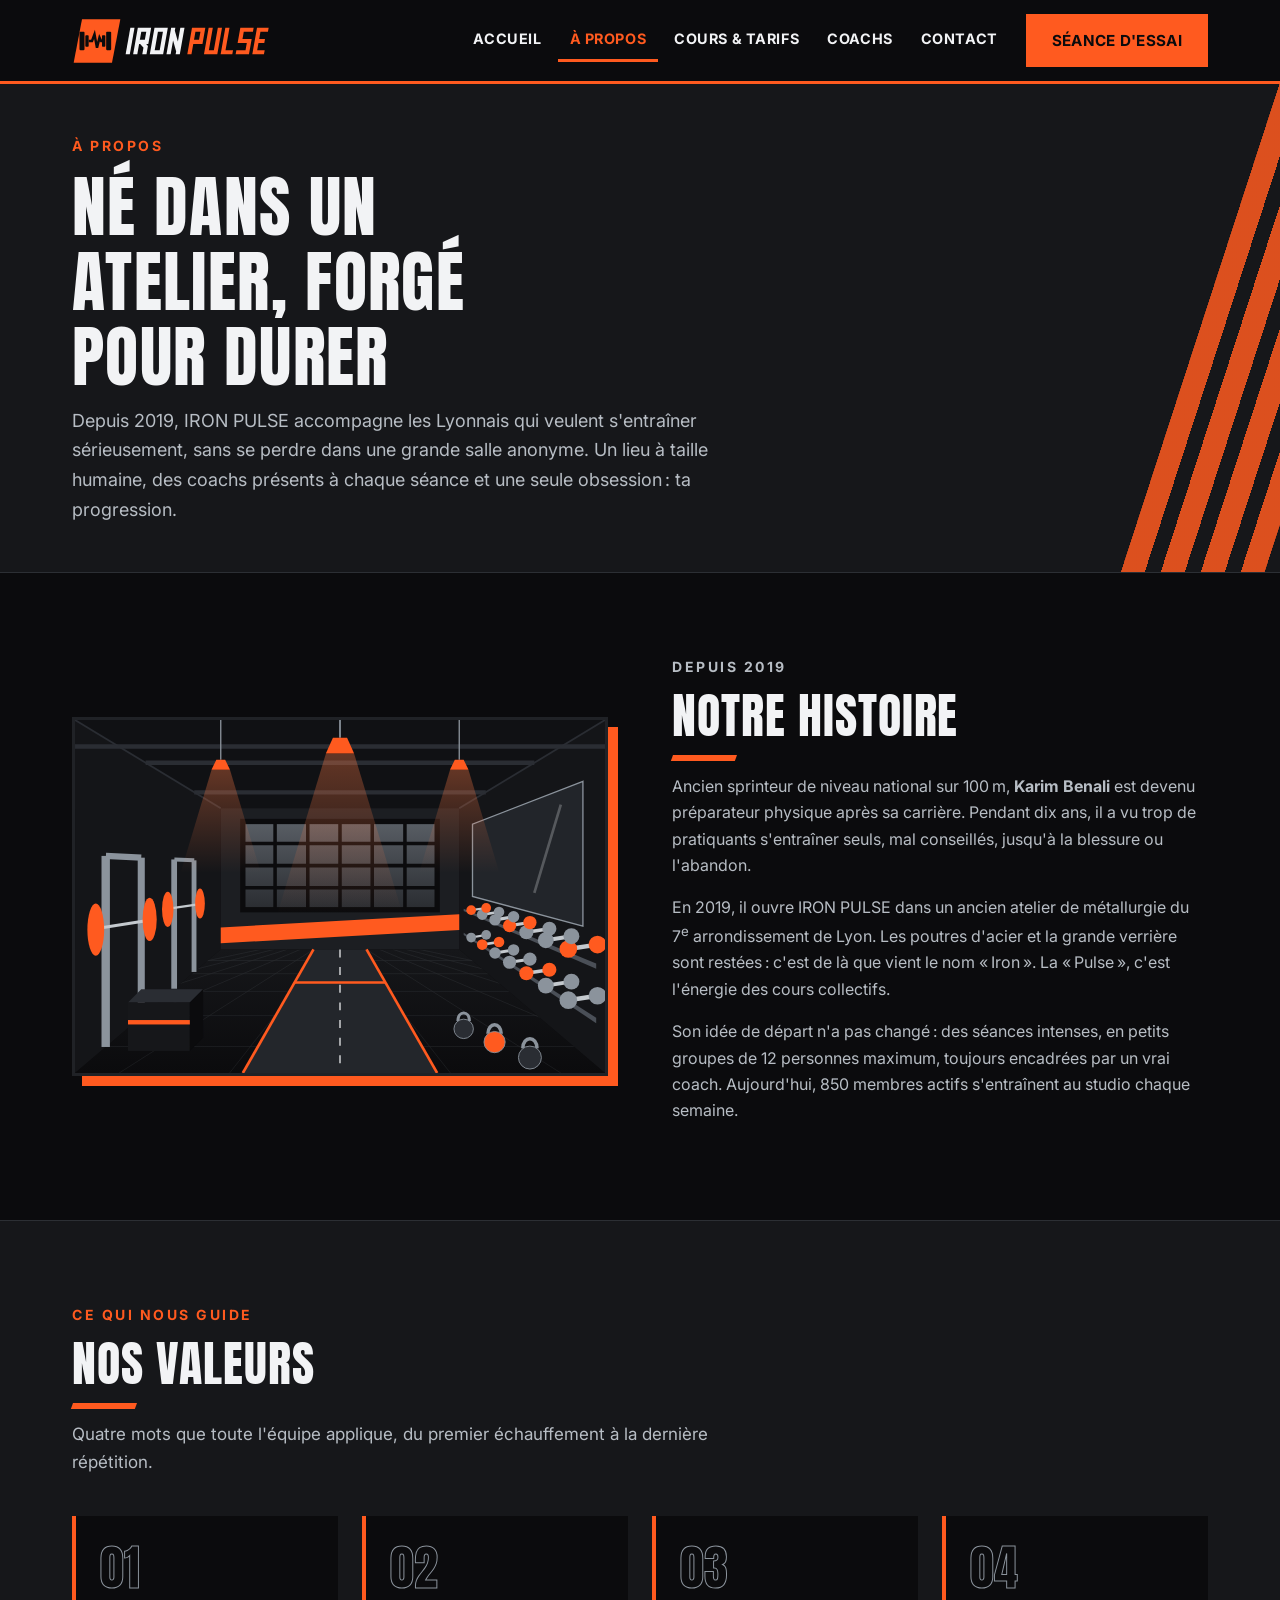
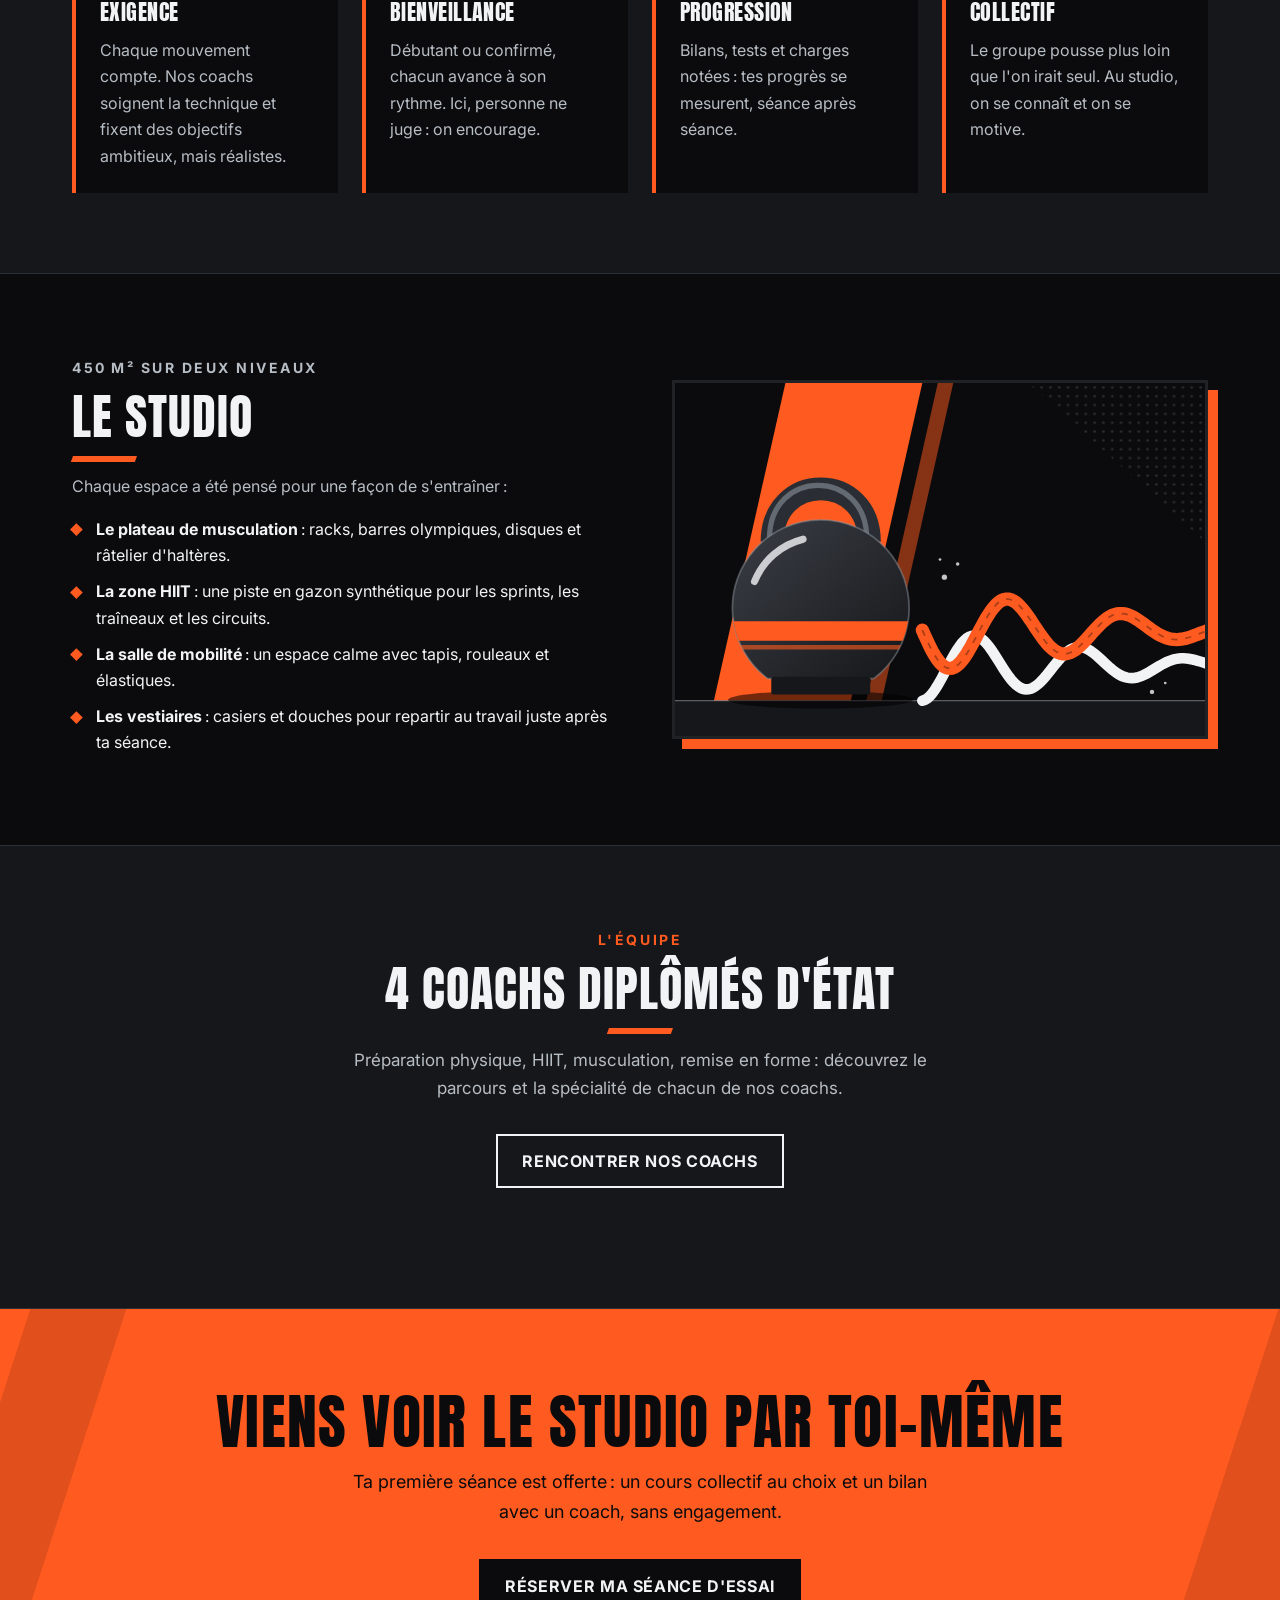
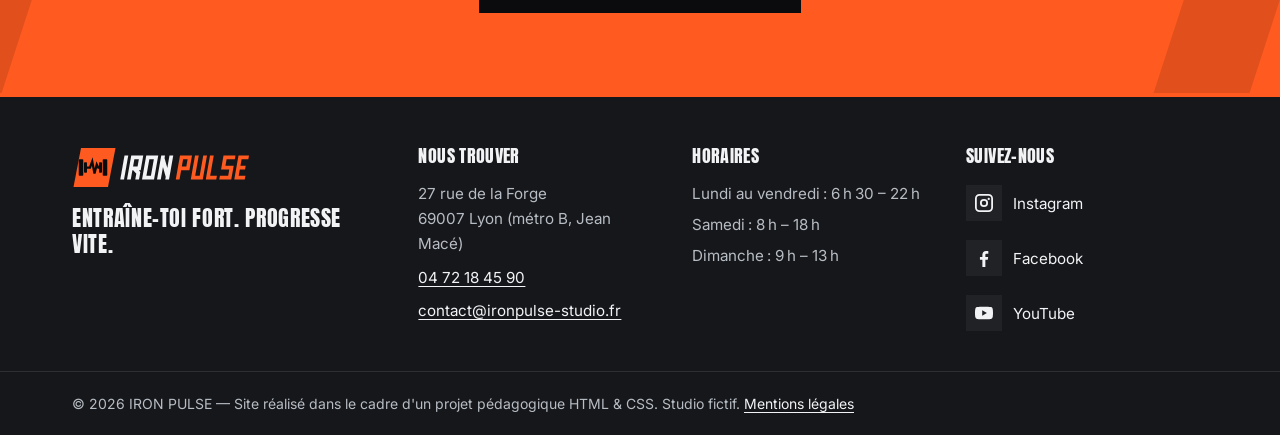
==== a-propos.html @ 67ce9293 "Page À propos : histoire, valeurs, studio Co-Authored-By: Claude Opus 5.5 <noreply@anthropic.com> Cl" ====
<!DOCTYPE html>
<html lang="fr">
<head>
  <meta charset="utf-8">
  <meta name="viewport" content="width=device-width, initial-scale=1">
  <title>À propos — IRON PULSE, studio de coaching sportif à Lyon 7e</title>
  <meta name="description" content="L'histoire d'IRON PULSE, studio de coaching ouvert en 2019 par Karim Benali dans un ancien atelier de métallurgie de Lyon 7e : nos valeurs et nos 450 m² d'espaces d'entraînement.">
  <link rel="preconnect" href="https://fonts.googleapis.com">
  <link rel="preconnect" href="https://fonts.gstatic.com" crossorigin>
  <link rel="stylesheet" href="https://fonts.googleapis.com/css2?family=Anton&amp;family=Inter:wght@400;700&amp;display=swap">
  <link rel="stylesheet" href="css/style.css">
  <link rel="icon" href="images/logo.svg" type="image/svg+xml">
</head>
<body>
  <a class="lien-evitement" href="#contenu">Aller au contenu principal</a>

  <!-- ===== EN-TÊTE ===== -->
  <header class="entete">
    <div class="conteneur entete-contenu">
      <a class="logo" href="index.html">
        <img src="images/logo.svg" alt="IRON PULSE, retour à l'accueil" width="240" height="60">
      </a>
      <nav class="nav-principale" aria-label="Navigation principale">
        <ul class="menu">
          <li><a href="index.html">Accueil</a></li>
          <li><a href="a-propos.html" aria-current="page">À propos</a></li>
          <li><a href="cours-tarifs.html">Cours &amp; Tarifs</a></li>
          <li><a href="coachs.html">Coachs</a></li>
          <li><a href="contact.html">Contact</a></li>
        </ul>
      </nav>
      <a class="btn btn-primaire entete-essai" href="contact.html#essai">Séance d'essai</a>
    </div>
  </header>

  <!-- ===== CONTENU PRINCIPAL ===== -->
  <main id="contenu">

    <!-- Bandeau de page -->
    <section class="bandeau-page" aria-labelledby="titre-page">
      <div class="conteneur">
        <p class="surtitre">À propos</p>
        <h1 id="titre-page">Né dans un atelier, forgé pour durer</h1>
        <p>Depuis 2019, IRON PULSE accompagne les Lyonnais qui veulent s'entraîner sérieusement, sans se perdre dans une grande salle anonyme. Un lieu à taille humaine, des coachs présents à chaque séance et une seule obsession&#8239;: ta progression.</p>
      </div>
    </section>

    <!-- Notre histoire -->
    <section class="section" aria-labelledby="titre-histoire">
      <div class="conteneur media-texte">
        <img src="images/studio.svg" alt="Illustration du plateau du studio : verrière d'atelier, racks de musculation, râtelier d'haltères et piste centrale" width="1200" height="800">
        <div>
          <p class="surtitre">Depuis 2019</p>
          <h2 id="titre-histoire" class="section-titre">Notre histoire</h2>
          <p>Ancien sprinteur de niveau national sur 100&#8239;m, <strong>Karim Benali</strong> est devenu préparateur physique après sa carrière. Pendant dix ans, il a vu trop de pratiquants s'entraîner seuls, mal conseillés, jusqu'à la blessure ou l'abandon.</p>
          <p>En 2019, il ouvre IRON PULSE dans un ancien atelier de métallurgie du 7<sup>e</sup> arrondissement de Lyon. Les poutres d'acier et la grande verrière sont restées&#8239;: c'est de là que vient le nom «&#8239;Iron&#8239;». La «&#8239;Pulse&#8239;», c'est l'énergie des cours collectifs.</p>
          <p>Son idée de départ n'a pas changé&#8239;: des séances intenses, en petits groupes de 12 personnes maximum, toujours encadrées par un vrai coach. Aujourd'hui, 850 membres actifs s'entraînent au studio chaque semaine.</p>
        </div>
      </div>
    </section>

    <!-- Nos valeurs -->
    <section class="section section-alt" aria-labelledby="titre-valeurs">
      <div class="conteneur">
        <div class="section-entete">
          <p class="surtitre">Ce qui nous guide</p>
          <h2 id="titre-valeurs" class="section-titre">Nos valeurs</h2>
          <p class="section-intro">Quatre mots que toute l'équipe applique, du premier échauffement à la dernière répétition.</p>
        </div>
        <ul class="grille grille-4 atouts">
          <li class="atout">
            <h3>Exigence</h3>
            <p>Chaque mouvement compte. Nos coachs soignent la technique et fixent des objectifs ambitieux, mais réalistes.</p>
          </li>
          <li class="atout">
            <h3>Bienveillance</h3>
            <p>Débutant ou confirmé, chacun avance à son rythme. Ici, personne ne juge&#8239;: on encourage.</p>
          </li>
          <li class="atout">
            <h3>Progression</h3>
            <p>Bilans, tests et charges notées&#8239;: tes progrès se mesurent, séance après séance.</p>
          </li>
          <li class="atout">
            <h3>Collectif</h3>
            <p>Le groupe pousse plus loin que l'on irait seul. Au studio, on se connaît et on se motive.</p>
          </li>
        </ul>
      </div>
    </section>

    <!-- Le studio -->
    <section class="section" aria-labelledby="titre-studio">
      <div class="conteneur media-texte media-texte-inverse">
        <img src="images/cross.svg" alt="Kettlebell posée au sol et cordes ondulantes, le matériel de la zone d'entraînement fonctionnel" width="1200" height="800" loading="lazy">
        <div>
          <p class="surtitre">450&#8239;m² sur deux niveaux</p>
          <h2 id="titre-studio" class="section-titre">Le studio</h2>
          <p>Chaque espace a été pensé pour une façon de s'entraîner&#8239;:</p>
          <ul class="liste-puces">
            <li><strong>Le plateau de musculation</strong>&#8239;: racks, barres olympiques, disques et râtelier d'haltères.</li>
            <li><strong>La zone HIIT</strong>&#8239;: une piste en gazon synthétique pour les sprints, les traîneaux et les circuits.</li>
            <li><strong>La salle de mobilité</strong>&#8239;: un espace calme avec tapis, rouleaux et élastiques.</li>
            <li><strong>Les vestiaires</strong>&#8239;: casiers et douches pour repartir au travail juste après ta séance.</li>
          </ul>
        </div>
      </div>
    </section>

    <!-- Lien vers l'équipe -->
    <section class="section section-alt" aria-labelledby="titre-equipe">
      <div class="conteneur section-entete centre">
        <p class="surtitre">L'équipe</p>
        <h2 id="titre-equipe" class="section-titre">4 coachs diplômés d'État</h2>
        <p class="section-intro">Préparation physique, HIIT, musculation, remise en forme&#8239;: découvrez le parcours et la spécialité de chacun de nos coachs.</p>
        <div class="groupe-boutons groupe-boutons-centre">
          <a class="btn btn-secondaire" href="coachs.html">Rencontrer nos coachs</a>
        </div>
      </div>
    </section>

    <!-- Appel à l'action final -->
    <section class="appel" aria-labelledby="titre-appel">
      <div class="conteneur">
        <h2 id="titre-appel">Viens voir le studio par toi&#8209;même</h2>
        <p>Ta première séance est offerte&#8239;: un cours collectif au choix et un bilan avec un coach, sans engagement.</p>
        <a class="btn btn-sombre" href="contact.html#essai">Réserver ma séance d'essai</a>
      </div>
    </section>

  </main>

  <!-- ===== PIED DE PAGE ===== -->
  <footer class="pied">
    <div class="conteneur pied-grille">
      <div class="pied-marque">
        <img src="images/logo.svg" alt="IRON PULSE" width="240" height="60" loading="lazy">
        <p class="pied-slogan">Entraîne-toi fort. Progresse vite.</p>
      </div>

      <div>
        <h2 class="pied-titre">Nous trouver</h2>
        <address>
          <p>27 rue de la Forge<br>69007 Lyon (métro B, Jean Macé)</p>
          <p><a href="tel:+33472184590">04 72 18 45 90</a></p>
          <p><a href="mailto:contact@ironpulse-studio.fr">contact@ironpulse-studio.fr</a></p>
        </address>
      </div>

      <div>
        <h2 class="pied-titre">Horaires</h2>
        <ul class="pied-horaires">
          <li>Lundi au vendredi&#8239;: 6&#8239;h&#8239;30 – 22&#8239;h</li>
          <li>Samedi&#8239;: 8&#8239;h – 18&#8239;h</li>
          <li>Dimanche&#8239;: 9&#8239;h – 13&#8239;h</li>
        </ul>
      </div>

      <div>
        <h2 class="pied-titre">Suivez-nous</h2>
        <ul class="pied-reseaux">
          <li>
            <a href="https://www.instagram.com/ironpulse.lyon/">
              <svg viewBox="0 0 24 24" width="24" height="24" aria-hidden="true" focusable="false"><path d="M7 2h10a5 5 0 0 1 5 5v10a5 5 0 0 1-5 5H7a5 5 0 0 1-5-5V7a5 5 0 0 1 5-5Zm0 2a3 3 0 0 0-3 3v10a3 3 0 0 0 3 3h10a3 3 0 0 0 3-3V7a3 3 0 0 0-3-3H7Zm5 3.5a4.5 4.5 0 1 1 0 9 4.5 4.5 0 0 1 0-9Zm0 2a2.5 2.5 0 1 0 0 5 2.5 2.5 0 0 0 0-5Zm5.25-3.25a1.25 1.25 0 1 1 0 2.5 1.25 1.25 0 0 1 0-2.5Z"/></svg>
              Instagram <span class="visuellement-cache">(@ironpulse.lyon)</span>
            </a>
          </li>
          <li>
            <a href="https://www.facebook.com/ironpulse.lyon">
              <svg viewBox="0 0 24 24" width="24" height="24" aria-hidden="true" focusable="false"><path d="M13.5 22v-8h2.7l.4-3.2h-3.1V8.8c0-.9.3-1.5 1.6-1.5h1.7V4.4c-.3 0-1.3-.1-2.5-.1-2.4 0-4.1 1.5-4.1 4.2v2.3H7.5V14h2.7v8h3.3Z"/></svg>
              Facebook <span class="visuellement-cache">(@ironpulse.lyon)</span>
            </a>
          </li>
          <li>
            <a href="https://www.youtube.com/@ironpulse.lyon">
              <svg viewBox="0 0 24 24" width="24" height="24" aria-hidden="true" focusable="false"><path d="M21.6 7.2a2.5 2.5 0 0 0-1.8-1.8C18.2 5 12 5 12 5s-6.2 0-7.8.4a2.5 2.5 0 0 0-1.8 1.8C2 8.8 2 12 2 12s0 3.2.4 4.8a2.5 2.5 0 0 0 1.8 1.8c1.6.4 7.8.4 7.8.4s6.2 0 7.8-.4a2.5 2.5 0 0 0 1.8-1.8c.4-1.6.4-4.8.4-4.8s0-3.2-.4-4.8ZM10 15V9l5.2 3L10 15Z"/></svg>
              YouTube <span class="visuellement-cache">(@ironpulse.lyon)</span>
            </a>
          </li>
        </ul>
      </div>
    </div>

    <div class="pied-bas">
      <div class="conteneur">
        <p>© 2026 IRON PULSE — Site réalisé dans le cadre d'un projet pédagogique HTML &amp; CSS. Studio fictif. <a href="contact.html#mentions">Mentions légales</a></p>
      </div>
    </div>
  </footer>
</body>
</html>
---- css/style.css ----
/* =====================================================================
   IRON PULSE — feuille de style unique du site
   Approche « mobile first » : styles de base pour le téléphone,
   puis media queries (section 14) pour la tablette et l'ordinateur.

   Sommaire
   1.  Variables
   2.  Reset et base
   3.  Typographie
   4.  Utilitaires et mise en page
   5.  Boutons et liens
   6.  En-tête et menu
   7.  Bannière d'accueil (hero) et bandeau de page intérieure
   8.  Sections et titres de section
   9.  Cartes, grilles et blocs de contenu
   10. Témoignages et citations
   11. Tableaux
   12. Formulaire et FAQ (details / summary)
   13. Pied de page
   14. Media queries (tablette et ordinateur)
   ===================================================================== */


/* === 1. Variables === */
:root {
  /* Couleurs de la charte */
  --noir: #0b0b0d;
  --noir-2: #16171a;
  --noir-3: #202226;
  --orange: #ff5a1f;
  --orange-clair: #ff7a45;
  --acier: #8b939c;
  --acier-clair: #b7bdc4;
  --blanc: #f2f3f5;
  --gris-bordure: #2c2f34;
  --gris-survol: #2a2c31;

  /* Polices */
  --police-titre: "Anton", Impact, "Arial Narrow", sans-serif;
  --police-texte: "Inter", "Segoe UI", Roboto, Arial, sans-serif;

  /* Mesures */
  --largeur-max: 1200px;
  --largeur-texte: 68ch;
  --gouttiere: 1.25rem;
  --espace-section: 4rem;
  --bordure: 1px solid var(--gris-bordure);
  --transition: 0.2s ease;
}


/* === 2. Reset et base === */
*,
*::before,
*::after {
  box-sizing: border-box;
}

html {
  scroll-behavior: smooth;
  -webkit-text-size-adjust: 100%;
  text-size-adjust: 100%;
}

body {
  margin: 0;
  background-color: var(--noir);
  color: var(--blanc);
  font-family: var(--police-texte);
  font-size: 1rem;
  line-height: 1.65;
  overflow-wrap: break-word;
}

img,
svg {
  display: block;
  max-width: 100%;
  height: auto;
}

ul,
ol {
  margin: 0;
  padding: 0;
}

figure,
blockquote {
  margin: 0;
}

address {
  font-style: normal;
}

input,
select,
textarea,
button {
  font: inherit;
  color: inherit;
}

/* Cible des ancres : laisse de l'air sous l'en-tête */
:target {
  scroll-margin-top: 1.5rem;
}

/* Focus clavier bien visible sur tous les éléments interactifs */
:focus-visible {
  outline: 3px solid var(--orange);
  outline-offset: 3px;
}


/* === 3. Typographie === */
h1,
h2,
h3,
h4 {
  margin: 0 0 0.75rem;
  font-family: var(--police-titre);
  font-weight: 400;
  line-height: 1.1;
  letter-spacing: 0.02em;
  text-transform: uppercase;
}

h1 {
  font-size: clamp(2.6rem, 11vw, 5.25rem);
}

h2 {
  font-size: clamp(2rem, 7vw, 3rem);
}

h3 {
  font-size: 1.5rem;
}

p {
  margin: 0 0 1rem;
}

strong {
  font-weight: 700;
}

a {
  color: var(--orange);
  text-underline-offset: 0.2em;
  transition: color var(--transition);
}

a:hover {
  color: var(--orange-clair);
}

.texte-orange {
  color: var(--orange);
}

.texte-acier {
  color: var(--acier-clair);
}

/* Petit sur-titre en capitales au-dessus d'un titre */
.surtitre {
  display: inline-block;
  margin-bottom: 0.75rem;
  color: var(--orange);
  font-size: 0.875rem;
  font-weight: 700;
  letter-spacing: 0.18em;
  text-transform: uppercase;
}


/* === 4. Utilitaires et mise en page === */
.conteneur {
  width: 100%;
  max-width: var(--largeur-max);
  margin-inline: auto;
  padding-inline: var(--gouttiere);
}

/* Texte réservé aux lecteurs d'écran */
.visuellement-cache {
  position: absolute;
  width: 1px;
  height: 1px;
  margin: -1px;
  padding: 0;
  overflow: hidden;
  clip: rect(0 0 0 0);
  white-space: nowrap;
  border: 0;
}

/* Lien d'évitement : visible seulement au focus clavier */
.lien-evitement {
  position: absolute;
  top: 0.5rem;
  left: 0.5rem;
  z-index: 100;
  padding: 0.75rem 1rem;
  background-color: var(--orange);
  color: var(--noir);
  font-weight: 700;
  transform: translateY(-200%);
}

.lien-evitement:focus {
  transform: translateY(0);
  outline-color: var(--blanc);
}

.centre {
  text-align: center;
}

/* Grilles réutilisables : une colonne sur mobile, plus sur grand écran */
.grille {
  display: grid;
  gap: 1.5rem;
}

/* Liste à puces carrées orange */
.liste-puces {
  list-style: none;
}

.liste-puces li {
  position: relative;
  margin-bottom: 0.6rem;
  padding-left: 1.5rem;
}

.liste-puces li::before {
  content: "";
  position: absolute;
  top: 0.6em;
  left: 0;
  width: 0.55rem;
  height: 0.55rem;
  background-color: var(--orange);
  transform: rotate(45deg);
}


/* === 5. Boutons et liens === */
.btn {
  display: inline-flex;
  align-items: center;
  justify-content: center;
  gap: 0.5rem;
  min-height: 3rem;
  padding: 0.75rem 1.5rem;
  border: 2px solid transparent;
  font-family: var(--police-texte);
  font-size: 1rem;
  font-weight: 700;
  letter-spacing: 0.04em;
  text-align: center;
  text-decoration: none;
  text-transform: uppercase;
  cursor: pointer;
  transition: background-color var(--transition), color var(--transition),
    border-color var(--transition), transform var(--transition);
}

.btn:hover {
  transform: translateY(-2px);
}

/* Bouton orange : texte noir pour un contraste lisible */
.btn-primaire {
  background-color: var(--orange);
  color: var(--noir);
}

.btn-primaire:hover {
  background-color: var(--orange-clair);
  color: var(--noir);
}

.btn-primaire:focus-visible {
  outline-color: var(--blanc);
}

/* Bouton contour blanc */
.btn-secondaire {
  border-color: var(--blanc);
  background-color: transparent;
  color: var(--blanc);
}

.btn-secondaire:hover {
  background-color: var(--blanc);
  color: var(--noir);
}

/* Bouton noir, pour les fonds orange */
.btn-sombre {
  background-color: var(--noir);
  color: var(--blanc);
}

.btn-sombre:hover {
  background-color: var(--noir-3);
  color: var(--blanc);
}

.btn-sombre:focus-visible {
  outline-color: var(--noir);
}

/* Groupe de boutons côte à côte qui passent à la ligne */
.groupe-boutons {
  display: flex;
  flex-wrap: wrap;
  gap: 1rem;
}

.groupe-boutons-centre {
  justify-content: center;
  margin-top: 2rem;
}

/* Lien fléché en fin de carte */
.lien-fleche {
  display: inline-flex;
  align-items: center;
  gap: 0.4rem;
  font-weight: 700;
  text-decoration: none;
  text-transform: uppercase;
  letter-spacing: 0.05em;
  font-size: 0.95rem;
}

.lien-fleche::after {
  content: "→";
  transition: transform var(--transition);
}

.lien-fleche:hover::after {
  transform: translateX(4px);
}


/* === 6. En-tête et menu === */
.entete {
  border-bottom: 3px solid var(--orange);
  background-color: var(--noir);
}

.entete-contenu {
  display: flex;
  flex-wrap: wrap;
  align-items: center;
  justify-content: space-between;
  gap: 0.75rem 1rem;
  padding-block: 0.875rem;
}

.logo {
  display: inline-block;
  flex-shrink: 0;
}

.logo img {
  width: 140px;
}

/* Bouton « Séance d'essai » : à droite du logo sur mobile */
.entete-essai {
  min-height: 2.75rem;
  padding: 0.5rem 0.75rem;
  font-size: 0.875rem;
  letter-spacing: 0.02em;
}

/* Sur mobile, le menu occupe toute la largeur sous le logo */
.nav-principale {
  order: 3;
  width: 100%;
}

.menu {
  display: flex;
  flex-wrap: wrap;
  justify-content: center;
  gap: 0.25rem 0.15rem;
  list-style: none;
  border-top: var(--bordure);
  padding-top: 0.6rem;
}

.menu a {
  display: block;
  padding: 0.55rem 0.5rem;
  border-bottom: 3px solid transparent;
  color: var(--blanc);
  font-size: 1rem;
  font-weight: 700;
  text-decoration: none;
  text-transform: uppercase;
  letter-spacing: 0.04em;
  white-space: nowrap;
}

.menu a:hover {
  color: var(--orange);
}

/* Page courante signalée */
.menu a[aria-current="page"] {
  border-bottom-color: var(--orange);
  color: var(--orange);
}


/* === 7. Bannière d'accueil (hero) et bandeau de page intérieure === */
.hero {
  position: relative;
  overflow: hidden;
  padding-block: 3rem 3.5rem;
  background-color: var(--noir);
}

/* Bande diagonale décorative en arrière-plan */
.hero::before {
  content: "";
  position: absolute;
  top: 0;
  right: -30%;
  width: 70%;
  height: 100%;
  background-color: var(--noir-2);
  transform: skewX(-14deg);
}

.hero-contenu {
  position: relative;
  display: grid;
  gap: 2.5rem;
  align-items: center;
}

.hero h1 {
  margin-bottom: 1.25rem;
}

.hero h1 span {
  display: block;
  color: var(--orange);
}

.hero-texte {
  max-width: 34rem;
  margin-bottom: 2rem;
  color: var(--acier-clair);
  font-size: 1.125rem;
}

.hero-image {
  border: 3px solid var(--noir-3);
  box-shadow: 12px 12px 0 var(--orange);
}

/* Bandeau titre des pages intérieures */
.bandeau-page {
  position: relative;
  overflow: hidden;
  padding-block: 3rem;
  border-bottom: var(--bordure);
  background-color: var(--noir-2);
}

/* Rayures décoratives : affichées seulement sur grand écran (section 14) */
.bandeau-page::after {
  content: "";
  display: none;
  position: absolute;
  top: 0;
  right: -4rem;
  width: 9rem;
  height: 100%;
  background: repeating-linear-gradient(90deg, var(--orange) 0 1.5rem, transparent 1.5rem 2.5rem);
  opacity: 0.85;
  transform: skewX(-18deg);
}

.bandeau-page .conteneur {
  position: relative;
  z-index: 1;
}

.bandeau-page h1 {
  max-width: 14ch;
  font-size: clamp(2.4rem, 9vw, 4.25rem);
}

.bandeau-page p {
  max-width: 40rem;
  margin-bottom: 0;
  color: var(--acier-clair);
  font-size: 1.125rem;
}

/* Le sur-titre garde son style (orange, petit) dans le bandeau */
.bandeau-page .surtitre {
  margin-bottom: 0.75rem;
  color: var(--orange);
  font-size: 0.875rem;
}

/* Fil d'Ariane éventuel dans le bandeau */
.fil-ariane {
  margin-bottom: 0.75rem;
  color: var(--acier);
  font-size: 0.9rem;
}

.fil-ariane a {
  color: var(--acier-clair);
}


/* === 8. Sections et titres de section === */
.section {
  padding-block: var(--espace-section);
}

.section-alt {
  border-block: var(--bordure);
  background-color: var(--noir-2);
}

.section-entete {
  max-width: 44rem;
  margin-bottom: 2.5rem;
}

.section-entete.centre {
  margin-inline: auto;
}

/* Titre de section souligné d'une barre orange */
.section-titre::after {
  content: "";
  display: block;
  width: 4rem;
  height: 0.35rem;
  margin-top: 0.75rem;
  background-color: var(--orange);
  transform: skewX(-20deg);
}

.section-entete.centre .section-titre::after {
  margin-inline: auto;
}

.section-intro {
  margin-bottom: 0;
  color: var(--acier-clair);
  font-size: 1.0625rem;
}

/* Bandeau des chiffres clés */
.chiffres {
  position: relative;
  background-color: var(--orange);
  color: var(--noir);
}

.chiffres-liste {
  display: grid;
  grid-template-columns: repeat(2, 1fr);
  gap: 1.75rem 1rem;
  padding-block: 2.5rem;
  list-style: none;
  text-align: center;
}

.chiffres-liste strong {
  display: block;
  font-family: var(--police-titre);
  font-size: clamp(2.75rem, 12vw, 4rem);
  font-weight: 400;
  line-height: 1;
}

.chiffres-liste span {
  display: block;
  margin-top: 0.35rem;
  font-size: 0.95rem;
  font-weight: 700;
  letter-spacing: 0.04em;
  text-transform: uppercase;
}

/* Appel à l'action en fin de page */
.appel {
  position: relative;
  overflow: hidden;
  padding-block: 4rem;
  background-color: var(--orange);
  color: var(--noir);
  text-align: center;
}

.appel::before,
.appel::after {
  content: "";
  position: absolute;
  top: 0;
  width: 6rem;
  height: 100%;
  background-color: var(--noir);
  opacity: 0.12;
  transform: skewX(-18deg);
}

.appel::before {
  left: -2rem;
}

.appel::after {
  right: -2rem;
}

.appel .conteneur {
  position: relative;
  z-index: 1;
}

.appel h2 {
  font-size: clamp(2.2rem, 8vw, 3.75rem);
}

.appel p {
  max-width: 36rem;
  margin: 0 auto 2rem;
  font-size: 1.125rem;
}


/* === 9. Cartes, grilles et blocs de contenu === */
.carte {
  display: flex;
  flex-direction: column;
  overflow: hidden;
  border: var(--bordure);
  background-color: var(--noir-2);
  transition: border-color var(--transition), transform var(--transition);
}

.carte:hover {
  border-color: var(--orange);
  transform: translateY(-4px);
}

.carte img {
  width: 100%;
  aspect-ratio: 3 / 2;
  object-fit: cover;
  border-bottom: 3px solid var(--orange);
}

.carte-corps {
  display: flex;
  flex: 1;
  flex-direction: column;
  padding: 1.5rem;
}

.carte-corps p {
  color: var(--acier-clair);
}

/* Le lien de la carte reste collé en bas */
.carte-corps .lien-fleche {
  margin-top: auto;
}

/* Méta-informations d'une carte (durée, intensité…) */
.carte-meta {
  display: flex;
  flex-wrap: wrap;
  gap: 0.5rem;
  margin-bottom: 1rem;
  list-style: none;
}

.etiquette {
  display: inline-block;
  padding: 0.2rem 0.6rem;
  border: 1px solid var(--acier);
  color: var(--blanc);
  font-size: 0.85rem;
  font-weight: 700;
  letter-spacing: 0.04em;
  text-transform: uppercase;
}

.etiquette-orange {
  border-color: var(--orange);
  background-color: var(--orange);
  color: var(--noir);
}

/* Atouts numérotés (« Pourquoi IRON PULSE ») */
.atouts {
  counter-reset: atout;
  list-style: none;
}

.atout {
  position: relative;
  padding: 1.75rem 1.5rem 1.5rem;
  border-left: 4px solid var(--orange);
  background-color: var(--noir);
  counter-increment: atout;
}

.atout::before {
  content: "0" counter(atout);
  display: block;
  margin-bottom: 0.5rem;
  color: transparent;
  font-family: var(--police-titre);
  font-size: 3rem;
  line-height: 1;
  -webkit-text-stroke: 1px var(--acier);
}

.atout h3 {
  font-size: 1.4rem;
}

.atout p {
  margin-bottom: 0;
  color: var(--acier-clair);
}

/* Bloc image + texte (pages intérieures) */
.media-texte {
  display: grid;
  gap: 2rem;
  align-items: center;
}

.media-texte img {
  width: 100%;
  border: 3px solid var(--noir-3);
  box-shadow: 10px 10px 0 var(--orange);
}

.media-texte p {
  color: var(--acier-clair);
}

/* Carte de coach (portrait carré) */
.carte-coach img {
  aspect-ratio: 1 / 1;
}

.carte-coach .role {
  margin-bottom: 0.75rem;
  color: var(--orange);
  font-weight: 700;
  text-transform: uppercase;
  letter-spacing: 0.05em;
  font-size: 0.9rem;
}

/* Prix mis en avant */
.prix {
  font-family: var(--police-titre);
  font-size: 2.5rem;
  line-height: 1;
  color: var(--orange);
}


/* === 10. Témoignages et citations === */
.temoignage {
  position: relative;
  display: flex;
  flex-direction: column;
  height: 100%;
  padding: 4.5rem 1.5rem 1.5rem;
  border: var(--bordure);
  border-top: 4px solid var(--orange);
  background-color: var(--noir-2);
}

.temoignage blockquote {
  flex: 1;
  margin-bottom: 1.25rem;
}

/* Grand guillemet décoratif en haut à gauche */
.temoignage blockquote::before {
  content: "«";
  position: absolute;
  top: 0.75rem;
  left: 1.4rem;
  color: var(--orange);
  font-family: var(--police-titre);
  font-size: 4rem;
  line-height: 1;
}

.temoignage blockquote p {
  margin-bottom: 0;
  font-size: 1.0625rem;
}

.temoignage figcaption {
  color: var(--acier-clair);
  font-size: 0.95rem;
}

.temoignage figcaption strong {
  display: block;
  color: var(--blanc);
  text-transform: uppercase;
  letter-spacing: 0.05em;
}

/* Citation courte (ex. phrase d'un coach) */
.citation {
  margin: 0 0 1rem;
  padding-left: 1rem;
  border-left: 3px solid var(--orange);
  color: var(--blanc);
  font-style: italic;
}

.citation p {
  margin-bottom: 0;
}


/* === 11. Tableaux === */
/* Le conteneur fait défiler le tableau horizontalement sur petit écran */
.tableau-conteneur {
  width: 100%;
  overflow-x: auto;
  margin-bottom: 1.5rem;
  border: var(--bordure);
}

.tableau {
  width: 100%;
  min-width: 36rem;
  border-collapse: collapse;
  background-color: var(--noir-2);
}

.tableau caption {
  padding: 1rem;
  border-bottom: var(--bordure);
  background-color: var(--noir);
  color: var(--acier-clair);
  font-size: 0.95rem;
  text-align: left;
}

.tableau th,
.tableau td {
  padding: 0.85rem 1rem;
  border-bottom: var(--bordure);
  text-align: left;
  vertical-align: top;
}

.tableau thead th {
  background-color: var(--orange);
  color: var(--noir);
  font-size: 0.9rem;
  letter-spacing: 0.05em;
  text-transform: uppercase;
}

.tableau tbody th {
  color: var(--blanc);
  font-weight: 700;
}

.tableau tbody tr:nth-child(even) {
  background-color: var(--noir-3);
}

.tableau tbody tr:hover {
  background-color: var(--gris-survol);
}

.note-tableau {
  color: var(--acier-clair);
  font-size: 0.95rem;
}


/* === 12. Formulaire et FAQ (details / summary) === */
.formulaire {
  display: grid;
  gap: 1.25rem;
  padding: 1.5rem;
  border: var(--bordure);
  border-top: 4px solid var(--orange);
  background-color: var(--noir-2);
}

.champ {
  display: flex;
  flex-direction: column;
  gap: 0.4rem;
}

.champ label,
.formulaire legend {
  font-weight: 700;
}

.facultatif {
  color: var(--acier);
  font-weight: 400;
}

.formulaire input[type="text"],
.formulaire input[type="email"],
.formulaire input[type="tel"],
.formulaire select,
.formulaire textarea {
  width: 100%;
  min-height: 3rem;
  padding: 0.7rem 0.9rem;
  border: 1px solid var(--acier);
  border-radius: 0;
  background-color: var(--noir);
  color: var(--blanc);
  font-size: 1rem;
}

.formulaire textarea {
  min-height: 8rem;
  resize: vertical;
}

.formulaire input:focus-visible,
.formulaire select:focus-visible,
.formulaire textarea:focus-visible {
  border-color: var(--orange);
  outline-offset: 0;
}

.formulaire fieldset {
  margin: 0;
  padding: 0;
  border: 0;
}

.formulaire legend {
  margin-bottom: 0.5rem;
  padding: 0;
}

/* Boutons radio et case à cocher */
.choix {
  display: flex;
  flex-wrap: wrap;
  gap: 0.5rem 1.5rem;
}

.choix label,
.case {
  display: inline-flex;
  align-items: center;
  gap: 0.5rem;
  min-height: 2.75rem;
  font-weight: 400;
  cursor: pointer;
}

.formulaire input[type="radio"],
.formulaire input[type="checkbox"] {
  width: 1.25rem;
  height: 1.25rem;
  margin: 0;
  accent-color: var(--orange);
}

.formulaire .btn {
  justify-self: start;
}

/* FAQ en accordéon natif, sans JavaScript */
.faq details {
  margin-bottom: 0.75rem;
  border: var(--bordure);
  background-color: var(--noir-2);
}

.faq summary {
  position: relative;
  padding: 1rem 3rem 1rem 1.25rem;
  font-weight: 700;
  list-style: none;
  cursor: pointer;
}

.faq summary::-webkit-details-marker {
  display: none;
}

.faq summary::after {
  content: "+";
  position: absolute;
  top: 50%;
  right: 1.25rem;
  color: var(--orange);
  font-size: 1.5rem;
  line-height: 1;
  transform: translateY(-50%);
}

.faq details[open] summary::after {
  content: "–";
}

.faq details[open] summary {
  border-bottom: var(--bordure);
}

.faq details p {
  margin: 0;
  padding: 1rem 1.25rem;
  color: var(--acier-clair);
}


/* === 13. Pied de page === */
.pied {
  border-top: 4px solid var(--orange);
  background-color: var(--noir-2);
  color: var(--acier-clair);
  font-size: 0.95rem;
}

.pied-grille {
  display: grid;
  gap: 2rem;
  padding-block: 3rem 2rem;
}

.pied-marque img {
  width: 180px;
  margin-bottom: 1rem;
}

.pied-slogan {
  color: var(--blanc);
  font-family: var(--police-titre);
  font-size: 1.35rem;
  letter-spacing: 0.03em;
  line-height: 1.2;
  text-transform: uppercase;
}

.pied-titre {
  margin-bottom: 1rem;
  color: var(--blanc);
  font-size: 1.15rem;
}

.pied p {
  margin-bottom: 0.5rem;
}

.pied a {
  color: var(--blanc);
}

.pied a:hover {
  color: var(--orange);
}

.pied-horaires {
  list-style: none;
}

.pied-horaires li {
  margin-bottom: 0.35rem;
}

.pied-reseaux {
  display: flex;
  flex-direction: column;
  gap: 0.5rem;
  list-style: none;
}

.pied-reseaux a {
  display: inline-flex;
  align-items: center;
  gap: 0.65rem;
  min-height: 2.75rem;
  text-decoration: none;
}

.pied-reseaux svg {
  width: 2.25rem;
  height: 2.25rem;
  padding: 0.45rem;
  background-color: var(--noir-3);
  fill: currentColor;
  transition: background-color var(--transition), color var(--transition);
}

.pied-reseaux a:hover svg {
  background-color: var(--orange);
  color: var(--noir);
}

.pied-bas {
  border-top: var(--bordure);
  padding-block: 1.25rem;
  font-size: 0.875rem;
}

.pied-bas p {
  margin: 0;
}


/* === 14. Media queries (tablette et ordinateur) === */

/* Tablette : à partir de 600 px */
@media (min-width: 600px) {
  :root {
    --gouttiere: 2rem;
    --espace-section: 5rem;
  }

  .logo img {
    width: 200px;
  }

  .entete-essai {
    min-height: 3rem;
    padding: 0.75rem 1.5rem;
    font-size: 0.95rem;
  }

  .chiffres-liste {
    grid-template-columns: repeat(4, 1fr);
  }

  .grille-2,
  .grille-3,
  .grille-4 {
    grid-template-columns: repeat(2, 1fr);
  }

  .pied-grille {
    grid-template-columns: repeat(2, 1fr);
  }

  .formulaire {
    padding: 2rem;
  }

  .formulaire .champ-double {
    display: grid;
    grid-template-columns: 1fr 1fr;
    gap: 1.25rem;
  }
}

/* Ordinateur : à partir de 960 px */
@media (min-width: 960px) {
  .entete {
    position: sticky;
    top: 0;
    z-index: 50;
  }

  /* Menu horizontal sur une seule ligne : logo, liens, bouton */
  .entete-contenu {
    flex-wrap: nowrap;
  }

  .nav-principale {
    order: 0;
    width: auto;
    margin-left: auto;
  }

  .menu {
    flex-wrap: nowrap;
    gap: 0.25rem;
    border-top: 0;
    padding-top: 0;
  }

  .menu a {
    padding: 0.5rem 0.75rem;
    font-size: 0.9rem;
  }

  :target {
    scroll-margin-top: 7rem;
  }

  .hero {
    padding-block: 5rem 6rem;
  }

  .bandeau-page::after {
    display: block;
  }

  .hero-contenu {
    grid-template-columns: 1.05fr 1fr;
    gap: 3.5rem;
  }

  .grille-3 {
    grid-template-columns: repeat(3, 1fr);
  }

  .grille-4 {
    grid-template-columns: repeat(4, 1fr);
  }

  .media-texte {
    grid-template-columns: 1fr 1fr;
    gap: 4rem;
  }

  /* Variante : image à droite */
  .media-texte-inverse img {
    order: 2;
  }

  .pied-grille {
    grid-template-columns: 1.3fr 1fr 1fr 1fr;
  }

  .appel {
    padding-block: 5rem;
  }
}

/* Préférence système : animations réduites */
@media (prefers-reduced-motion: reduce) {
  html {
    scroll-behavior: auto;
  }

  *,
  *::before,
  *::after {
    transition: none !important;
  }
}
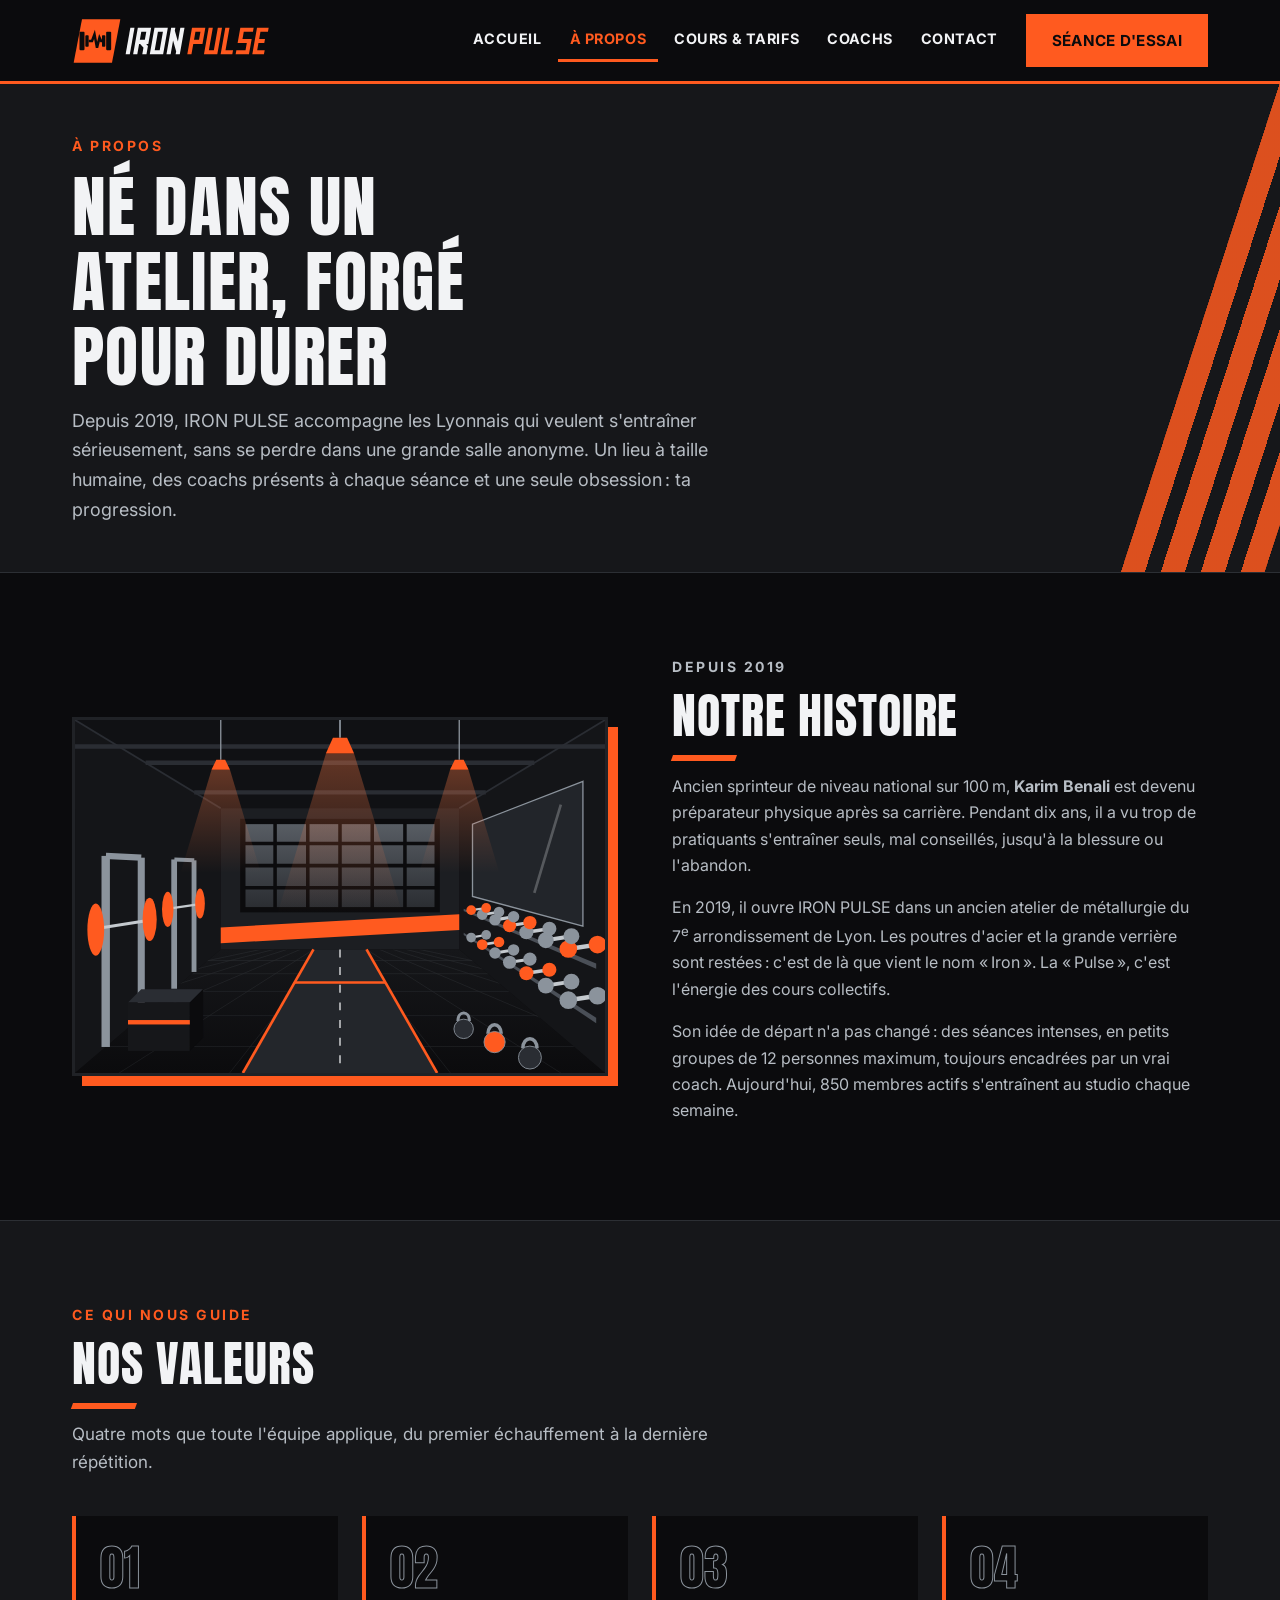
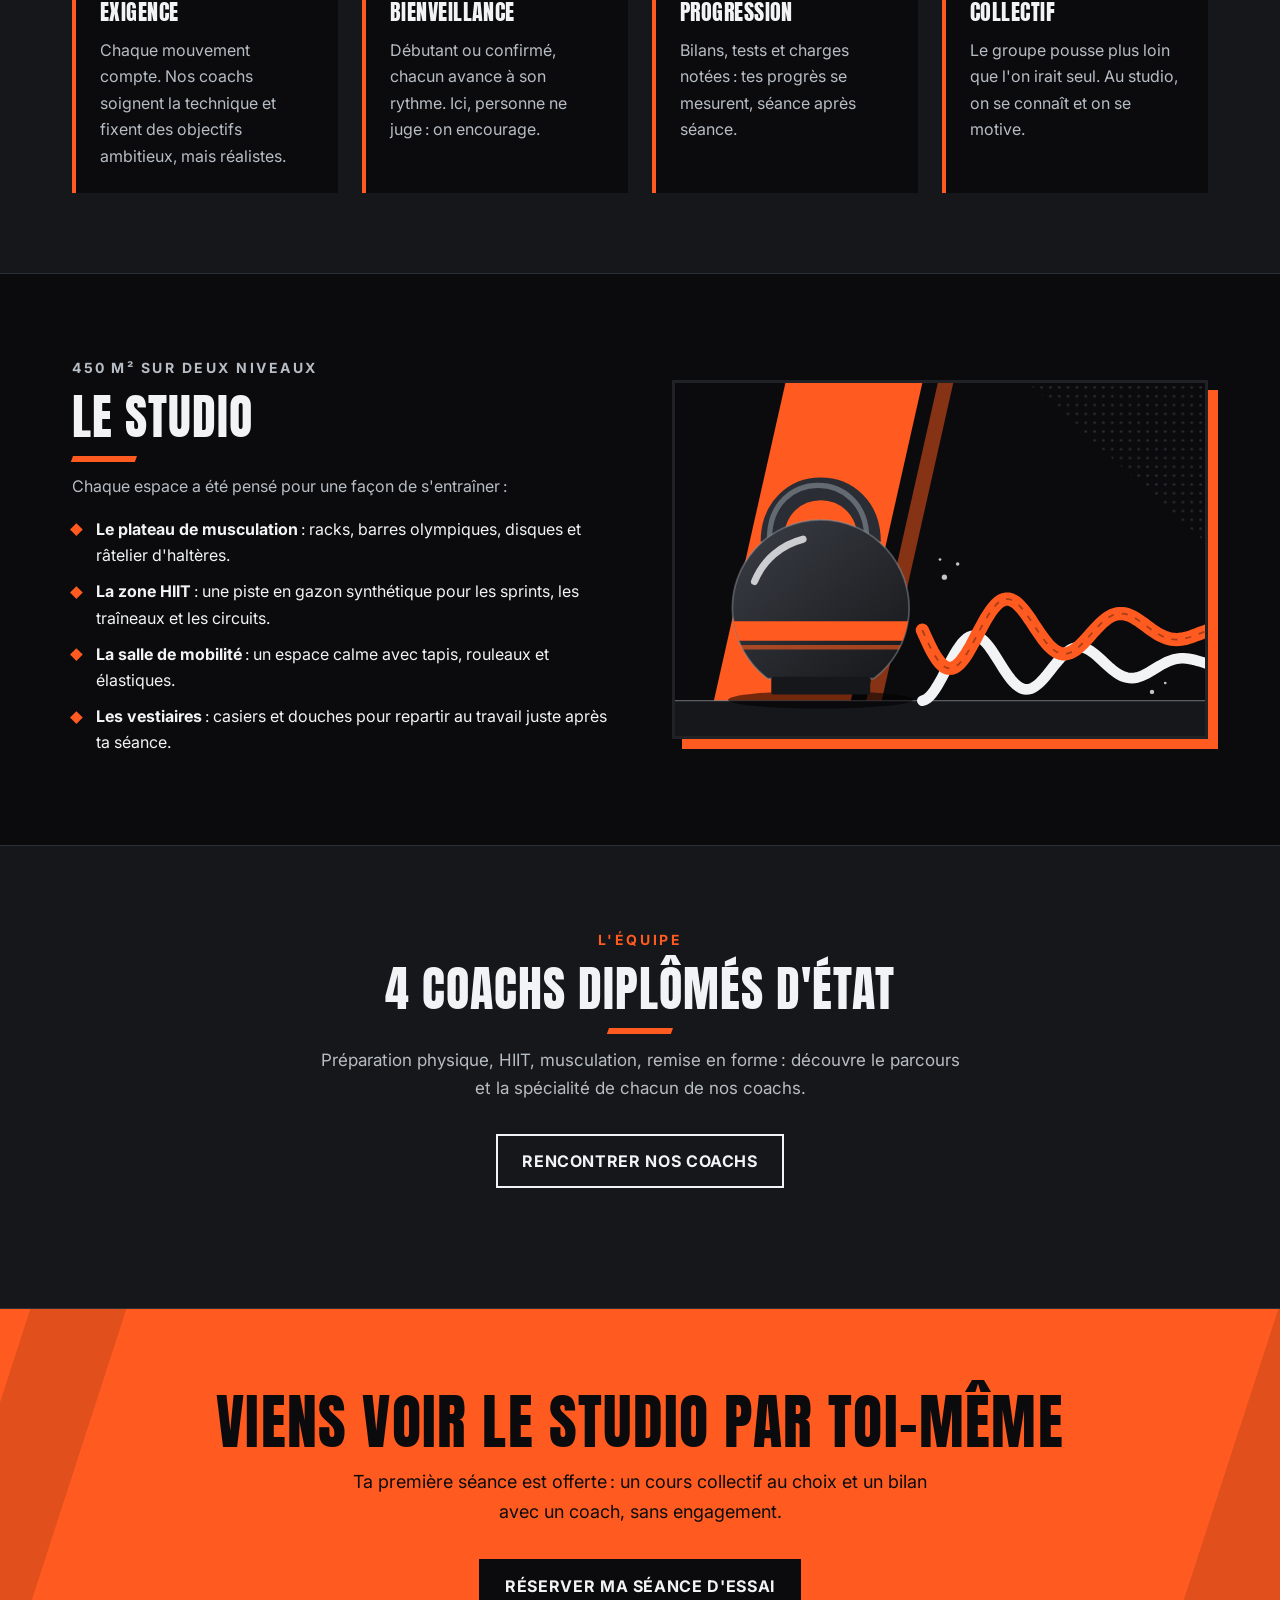
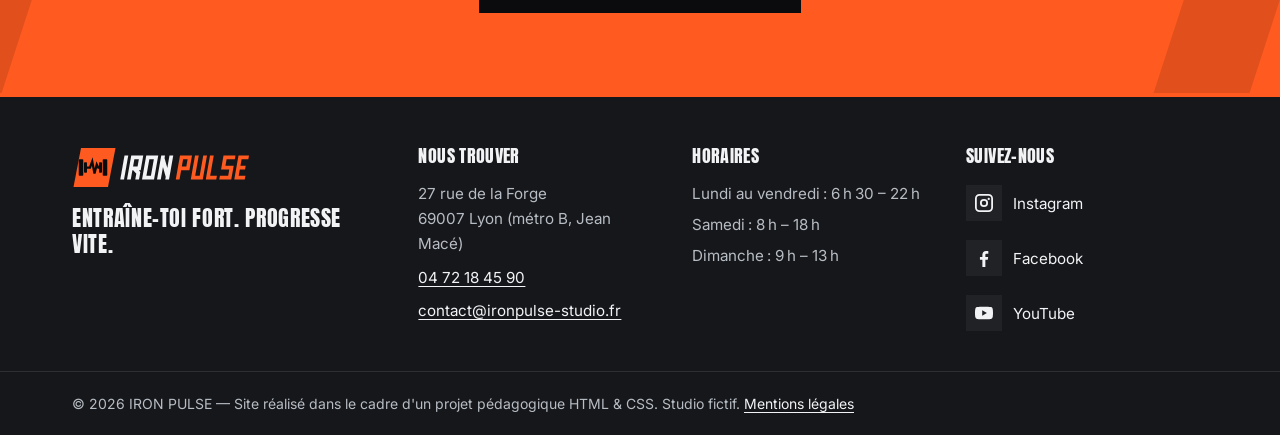
==== commit 22d21d35: "Page Cours & Tarifs : cours, planning et tarifs en tableaux Co-Authored-By: Claude Opus 5.5 <noreply" ====
--- a/a-propos.html
+++ b/a-propos.html
@@ -41,7 +41,7 @@
       <div class="conteneur">
         <p class="surtitre">À propos</p>
         <h1 id="titre-page">Né dans un atelier, forgé pour durer</h1>
-        <p>Depuis 2019, IRON PULSE accompagne les Lyonnais qui veulent s'entraîner sérieusement, sans se perdre dans une grande salle anonyme. Un lieu à taille humaine, des coachs présents à chaque séance et une seule obsession&#8239;: ta progression.</p>
+        <p class="bandeau-intro">Depuis 2019, IRON PULSE accompagne les Lyonnais qui veulent s'entraîner sérieusement, sans se perdre dans une grande salle anonyme. Un lieu à taille humaine, des coachs présents à chaque séance et une seule obsession&#8239;: ta progression.</p>
       </div>
     </section>
 
@@ -111,7 +111,7 @@
       <div class="conteneur section-entete centre">
         <p class="surtitre">L'équipe</p>
         <h2 id="titre-equipe" class="section-titre">4 coachs diplômés d'État</h2>
-        <p class="section-intro">Préparation physique, HIIT, musculation, remise en forme&#8239;: découvrez le parcours et la spécialité de chacun de nos coachs.</p>
+        <p class="section-intro">Préparation physique, HIIT, musculation, remise en forme&#8239;: découvre le parcours et la spécialité de chacun de nos coachs.</p>
         <div class="groupe-boutons groupe-boutons-centre">
           <a class="btn btn-secondaire" href="coachs.html">Rencontrer nos coachs</a>
         </div>
--- a/css/style.css
+++ b/css/style.css
@@ -34,6 +34,14 @@
   --blanc: #f2f3f5;
   --gris-bordure: #2c2f34;
   --gris-survol: #2a2c31;
+  --orange-sombre: #2a1a12;
+
+  /* Code couleur discret des cours (toujours doublé du nom du cours) */
+  --cours-hiit: #ff5a1f;
+  --cours-force: #b7bdc4;
+  --cours-cross: #ffb020;
+  --cours-mobilite: #4fb6a8;
+  --cours-coaching: #f2f3f5;
 
   /* Polices */
   --police-titre: "Anton", Impact, "Arial Narrow", sans-serif;
@@ -503,18 +511,12 @@
   font-size: clamp(2.4rem, 9vw, 4.25rem);
 }
 
-.bandeau-page p {
+/* Paragraphe d'introduction sous le titre du bandeau */
+.bandeau-intro {
   max-width: 40rem;
   margin-bottom: 0;
   color: var(--acier-clair);
   font-size: 1.125rem;
-}
-
-/* Le sur-titre garde son style (orange, petit) dans le bandeau */
-.bandeau-page .surtitre {
-  margin-bottom: 0.75rem;
-  color: var(--orange);
-  font-size: 0.875rem;
 }
 
 /* Fil d'Ariane éventuel dans le bandeau */
@@ -777,6 +779,85 @@
   font-size: 0.9rem;
 }
 
+/* Cartes de cours : couleur propre à chaque cours */
+.cours-hiit {
+  --couleur-cours: var(--cours-hiit);
+}
+
+.cours-force {
+  --couleur-cours: var(--cours-force);
+}
+
+.cours-cross {
+  --couleur-cours: var(--cours-cross);
+}
+
+.cours-mobilite {
+  --couleur-cours: var(--cours-mobilite);
+}
+
+.cours-coaching {
+  --couleur-cours: var(--cours-coaching);
+}
+
+.carte-cours {
+  scroll-margin-top: 1.5rem;
+}
+
+.carte-cours img {
+  border-bottom-color: var(--couleur-cours);
+}
+
+.carte-cours h3::before {
+  content: "";
+  display: inline-block;
+  width: 0.7rem;
+  height: 0.7rem;
+  margin-right: 0.6rem;
+  background-color: var(--couleur-cours);
+  transform: skewX(-15deg);
+  vertical-align: 0.2em;
+}
+
+.carte-cours:target {
+  border-color: var(--couleur-cours);
+}
+
+.etiquette-intensite {
+  display: inline-flex;
+  align-items: center;
+  gap: 0.5rem;
+}
+
+/* Jauge d'intensité sur 5 segments (décorative, le texte donne la valeur) */
+.jauge {
+  position: relative;
+  display: inline-block;
+  width: 5rem;
+  height: 0.5rem;
+  background: repeating-linear-gradient(90deg, var(--noir-3) 0 0.8rem, transparent 0.8rem 1rem);
+}
+
+.jauge::before {
+  content: "";
+  position: absolute;
+  inset: 0 auto 0 0;
+  width: calc(var(--niveau) * 1rem);
+  background: repeating-linear-gradient(90deg, var(--couleur-cours, var(--orange)) 0 0.8rem, transparent 0.8rem 1rem);
+}
+
+.jauge-1 {
+  --niveau: 1;
+}
+
+.jauge-3 {
+  --niveau: 3;
+}
+
+.jauge-4 {
+  --niveau: 4;
+}
+
 /* Prix mis en avant */
 .prix {
   font-family: var(--police-titre);
@@ -903,6 +984,141 @@
 .note-tableau {
   color: var(--acier-clair);
   font-size: 0.95rem;
+}
+
+/* Indication de défilement, utile seulement sur petit écran */
+.indication-defilement {
+  margin-bottom: 0.5rem;
+  color: var(--acier-clair);
+  font-size: 0.9rem;
+}
+
+.indication-defilement::after {
+  content: "\00a0→"; /* espace insécable : la flèche reste sur la ligne */
+  color: var(--orange);
+}
+
+/* Légende des couleurs du planning */
+.legende-cours {
+  display: flex;
+  flex-wrap: wrap;
+  gap: 0.5rem 1.25rem;
+  margin-bottom: 1.25rem;
+  list-style: none;
+  font-size: 0.95rem;
+}
+
+.legende-cours li::before {
+  content: "";
+  display: inline-block;
+  width: 0.8rem;
+  height: 0.8rem;
+  margin-right: 0.45rem;
+  background-color: var(--couleur-cours);
+  vertical-align: -0.05em;
+}
+
+/* Planning : colonne des horaires figée pendant le défilement */
+.tableau-planning {
+  min-width: 44rem;
+}
+
+.tableau-planning th,
+.tableau-planning td {
+  text-align: center;
+  vertical-align: middle;
+}
+
+.tableau-planning tbody th {
+  position: sticky;
+  left: 0;
+  z-index: 1;
+  border-right: var(--bordure);
+  background-color: var(--noir);
+  white-space: nowrap;
+}
+
+/* L'en-tête « Horaire » reste aussi figé au-dessus de sa colonne */
+.tableau-planning thead th:first-child {
+  position: sticky;
+  left: 0;
+  z-index: 2;
+}
+
+.creneau {
+  border-left: 4px solid var(--couleur-cours);
+  font-weight: 700;
+  font-size: 0.95rem;
+}
+
+/* Samedi : créneaux à part */
+.planning-samedi {
+  margin-bottom: 1.25rem;
+  padding: 1.25rem;
+  border: var(--bordure);
+  background-color: var(--noir);
+}
+
+.planning-samedi h3 {
+  font-size: 1.25rem;
+}
+
+.planning-samedi ul {
+  display: flex;
+  flex-wrap: wrap;
+  gap: 0.75rem;
+  list-style: none;
+}
+
+.planning-samedi li {
+  padding: 0.5rem 0.9rem;
+  border-left: 4px solid var(--couleur-cours);
+  background-color: var(--noir-2);
+  font-weight: 700;
+}
+
+.planning-samedi li strong {
+  margin-right: 0.4rem;
+  color: var(--acier-clair);
+}
+
+/* Tarifs : tableau assez étroit pour tenir sans défilement sur mobile */
+.tableau-tarifs {
+  min-width: 0;
+}
+
+.tableau-tarifs th,
+.tableau-tarifs td {
+  padding: 0.85rem 0.6rem;
+}
+
+.cellule-prix {
+  color: var(--orange);
+  font-family: var(--police-titre);
+  font-size: 1.5rem;
+  line-height: 1.1;
+  white-space: nowrap;
+}
+
+.cellule-prix span {
+  display: block;
+  color: var(--acier-clair);
+  font-family: var(--police-texte);
+  font-size: 0.85rem;
+}
+
+.ligne-vedette th .etiquette {
+  display: table;
+  margin-top: 0.4rem;
+  padding-inline: 0.35rem;
+  font-size: 0.7rem;
+  letter-spacing: 0;
+  white-space: nowrap;
+}
+
+.tableau tbody tr.ligne-vedette {
+  background-color: var(--orange-sombre);
+  box-shadow: inset 4px 0 0 var(--orange);
 }
 
 
@@ -1161,6 +1377,15 @@
     grid-template-columns: repeat(4, 1fr);
   }
 
+  .tableau-tarifs th,
+  .tableau-tarifs td {
+    padding: 1rem 1.25rem;
+  }
+
+  .cellule-prix {
+    font-size: 1.75rem;
+  }
+
   .grille-2,
   .grille-3,
   .grille-4 {
@@ -1225,6 +1450,15 @@
     display: block;
   }
 
+  /* Le planning tient en entier : plus besoin d'indiquer le défilement */
+  .indication-defilement {
+    display: none;
+  }
+
+  .carte-cours {
+    scroll-margin-top: 7rem;
+  }
+
   .hero-contenu {
     grid-template-columns: 1.05fr 1fr;
     gap: 3.5rem;
@@ -1236,6 +1470,19 @@
 
   .grille-4 {
     grid-template-columns: repeat(4, 1fr);
+  }
+
+  /* Grille des 5 cours : la 2e ligne (2 cartes) est centrée */
+  .grille-cours {
+    grid-template-columns: repeat(6, 1fr);
+  }
+
+  .grille-cours > * {
+    grid-column: span 2;
+  }
+
+  .grille-cours > :nth-child(4) {
+    grid-column: 2 / span 2;
   }
 
   .media-texte {
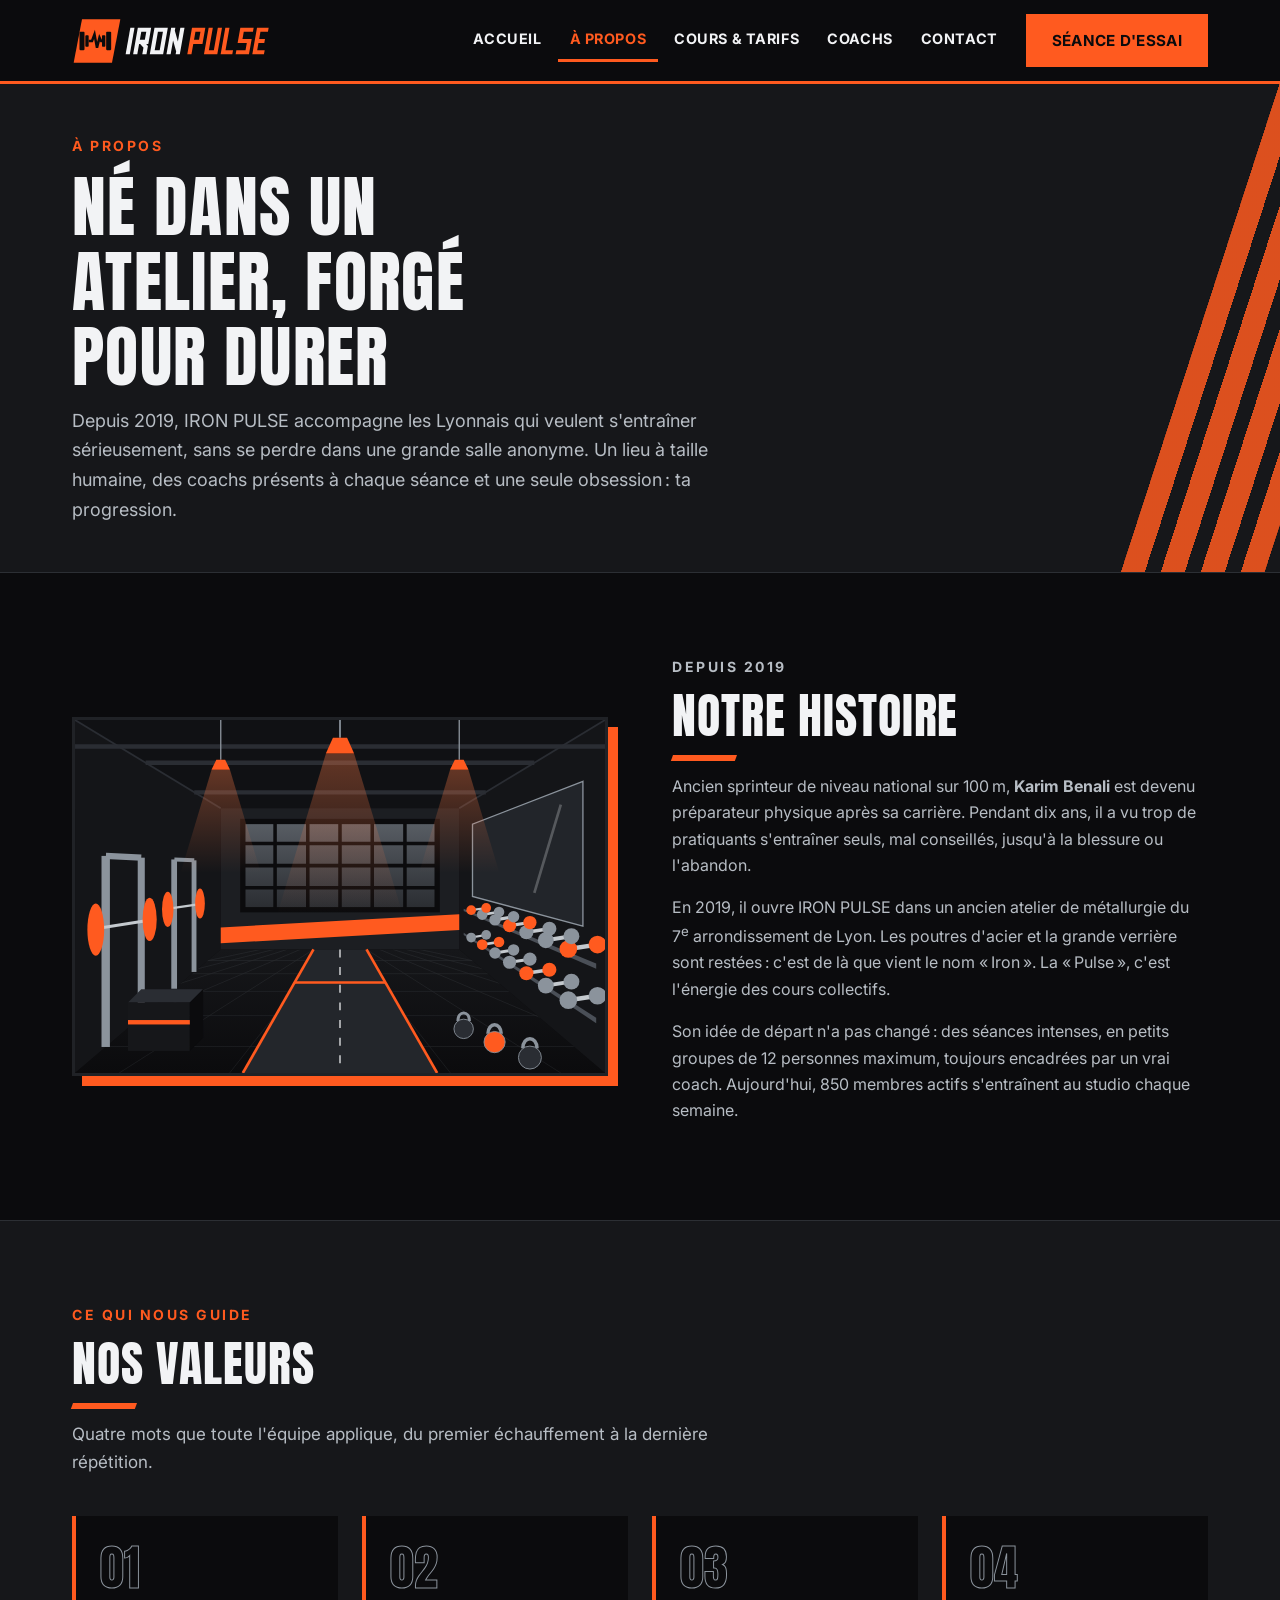
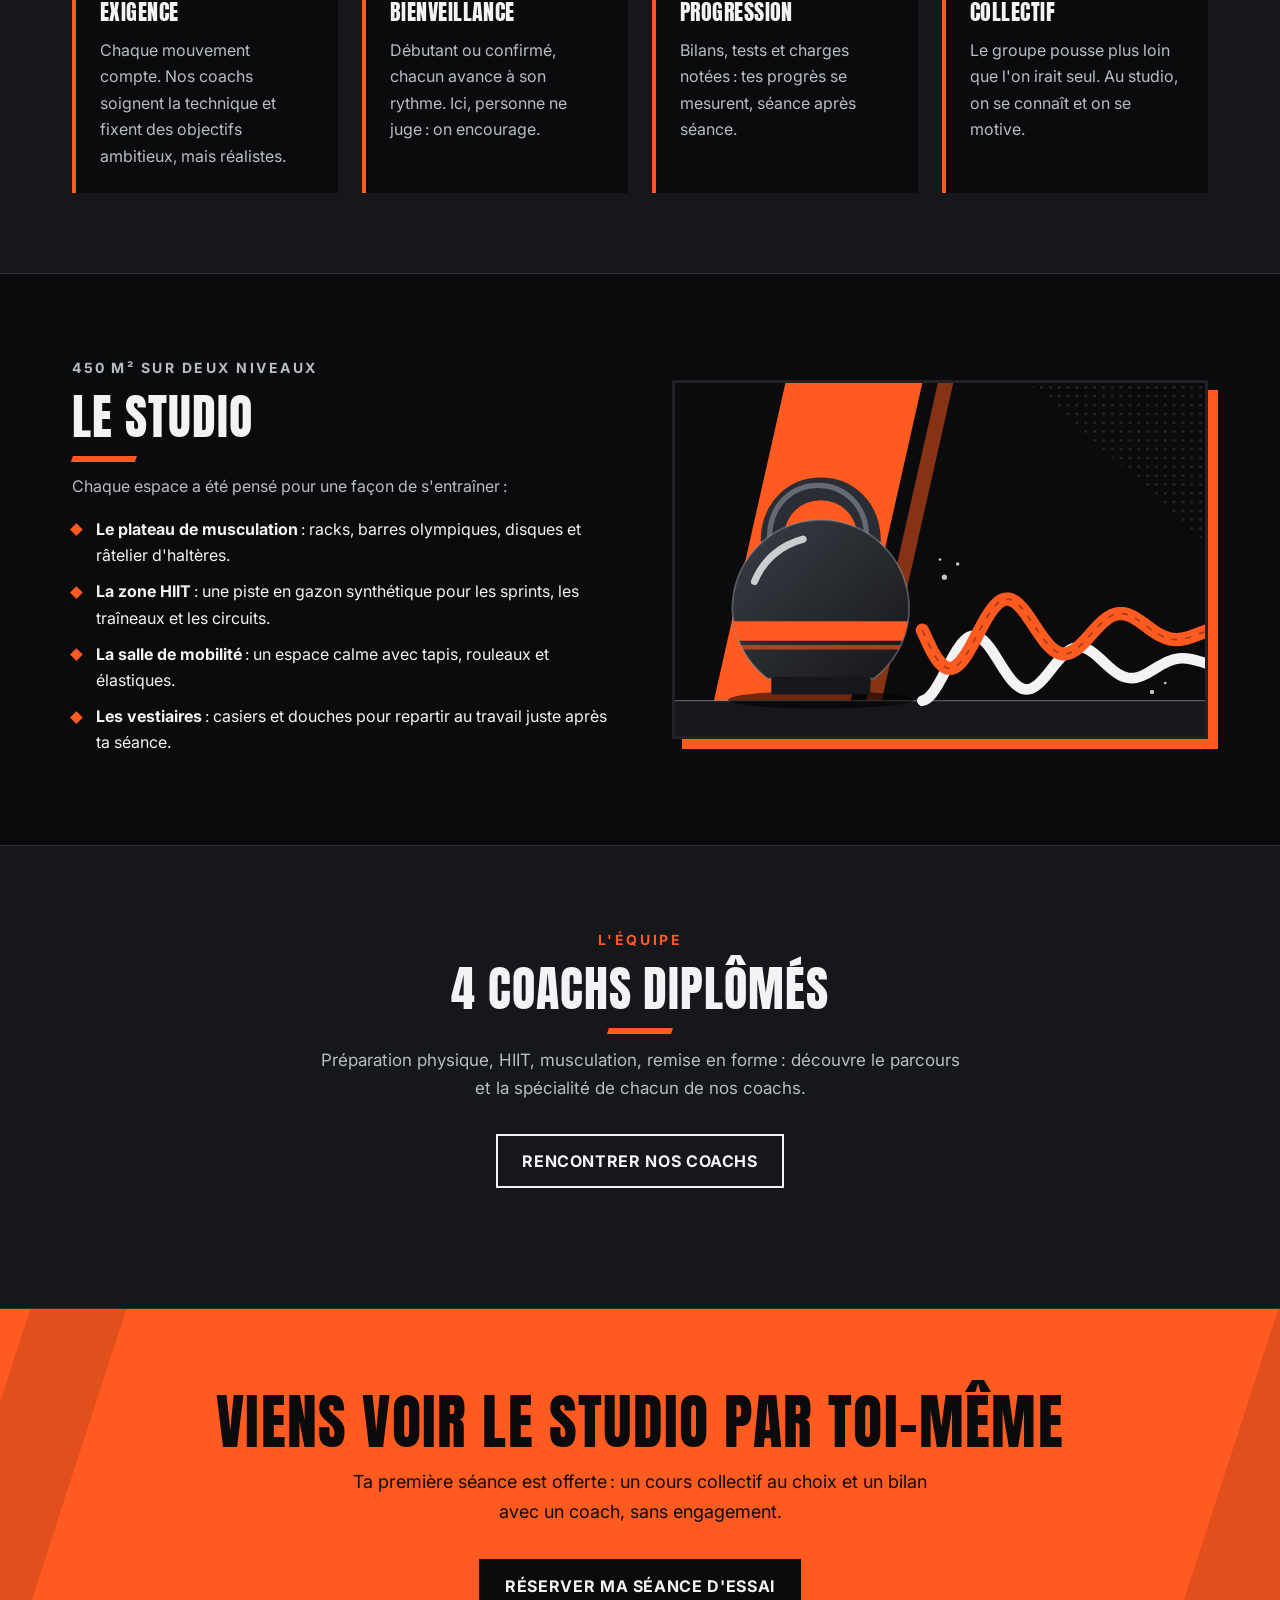
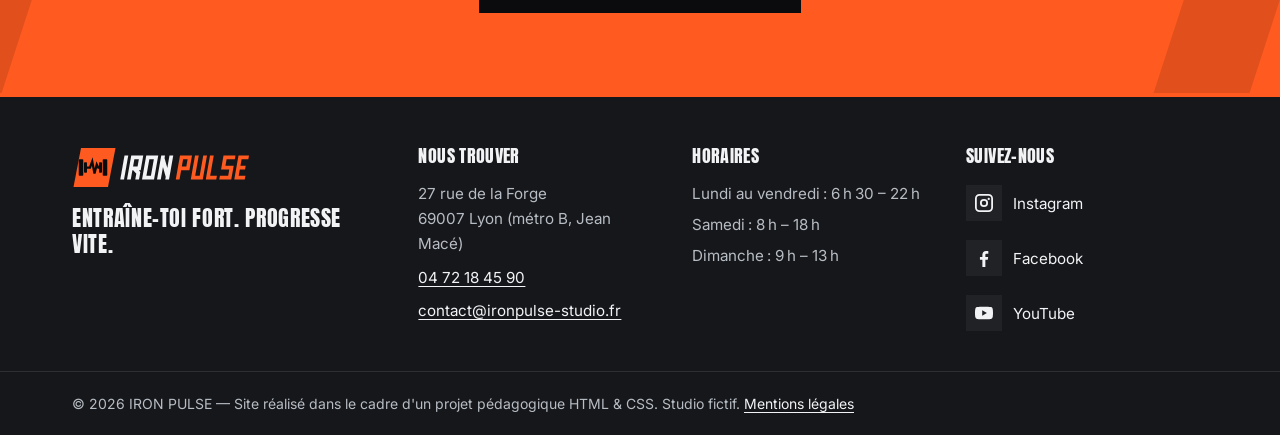
==== commit d30ced25: "Page Coachs (bonus) et grilles centrées sur tablette Co-Authored-By: Claude Opus 5.5 <noreply@anthro" ====
--- a/a-propos.html
+++ b/a-propos.html
@@ -110,7 +110,7 @@
     <section class="section section-alt" aria-labelledby="titre-equipe">
       <div class="conteneur section-entete centre">
         <p class="surtitre">L'équipe</p>
-        <h2 id="titre-equipe" class="section-titre">4 coachs diplômés d'État</h2>
+        <h2 id="titre-equipe" class="section-titre">4 coachs diplômés</h2>
         <p class="section-intro">Préparation physique, HIIT, musculation, remise en forme&#8239;: découvre le parcours et la spécialité de chacun de nos coachs.</p>
         <div class="groupe-boutons groupe-boutons-centre">
           <a class="btn btn-secondaire" href="coachs.html">Rencontrer nos coachs</a>
--- a/css/style.css
+++ b/css/style.css
@@ -770,6 +770,19 @@
   aspect-ratio: 1 / 1;
 }
 
+.carte-coach .citation {
+  margin-bottom: 1.25rem;
+}
+
+.carte-coach .citation p {
+  color: var(--blanc);
+}
+
+.cours-animes {
+  margin-top: auto;
+  margin-bottom: 0;
+}
+
 .carte-coach .role {
   margin-bottom: 0.75rem;
   color: var(--orange);
@@ -1392,6 +1405,13 @@
     grid-template-columns: repeat(2, 1fr);
   }
 
+  /* Carte orpheline d'une grille de 3 : centrée sur la dernière ligne */
+  .grille-3 > :last-child:nth-child(odd) {
+    grid-column: 1 / -1;
+    justify-self: center;
+    width: calc(50% - 0.75rem);
+  }
+
   .pied-grille {
     grid-template-columns: repeat(2, 1fr);
   }
@@ -1468,8 +1488,25 @@
     grid-template-columns: repeat(3, 1fr);
   }
 
+  .grille-3 > :last-child:nth-child(odd) {
+    grid-column: auto;
+    width: auto;
+  }
+
   .grille-4 {
     grid-template-columns: repeat(4, 1fr);
+  }
+
+  /* Cartes coach : portrait à gauche, texte à droite */
+  .carte-coach {
+    flex-direction: row;
+  }
+
+  .carte-coach img {
+    width: 40%;
+    aspect-ratio: auto;
+    border-right: 3px solid var(--orange);
+    border-bottom: 0;
   }
 
   /* Grille des 5 cours : la 2e ligne (2 cartes) est centrée */
@@ -1483,6 +1520,10 @@
 
   .grille-cours > :nth-child(4) {
     grid-column: 2 / span 2;
+  }
+
+  .grille-cours > :last-child:nth-child(odd) {
+    grid-column: span 2;
   }
 
   .media-texte {
